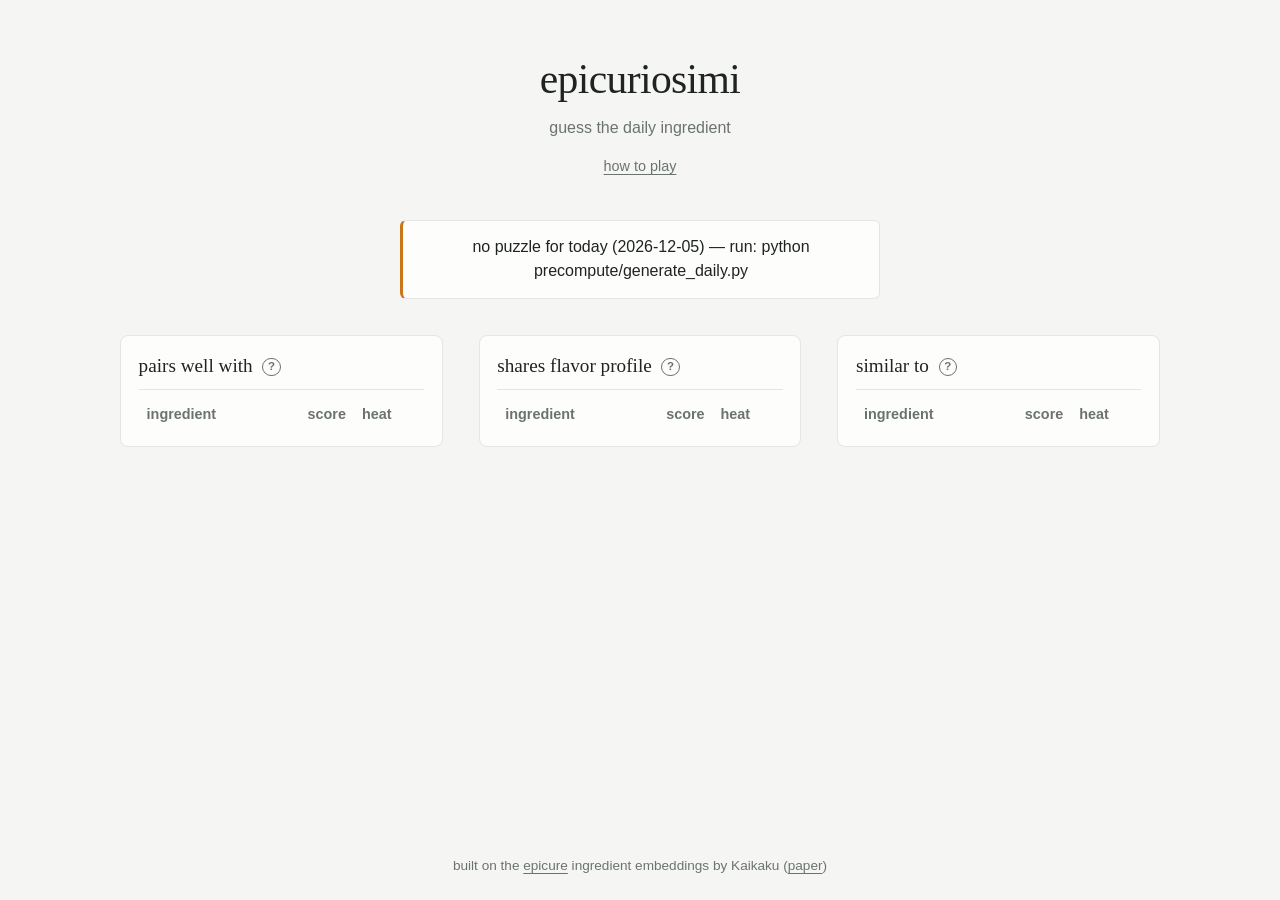
==== index.html @ 55fe09c4 "chore: move site to repo root for GitHub Pages Co-Authored-By: Claude Fable 5 <noreply@anthropic.com" ====
<!DOCTYPE html>
<html lang="en">
<head>
  <meta charset="utf-8">
  <meta name="viewport" content="width=device-width, initial-scale=1">
  <title>epicuriosimi</title>
  <link rel="stylesheet" href="style.css">
</head>
<body>
  <header>
    <h1>epicuriosimi</h1>
    <p class="tagline">guess the daily ingredient</p>
    <p class="meta"><span id="puzzle-number"></span><span id="guess-count"></span></p>
    <button id="help-open" class="link-button" type="button">how to play</button>
  </header>
  <main>
    <div id="message" class="message" hidden></div>
    <form id="guess-form" autocomplete="off">
      <div class="input-wrap">
        <label for="guess-input" class="visually-hidden">guess an ingredient</label>
        <input id="guess-input" type="text" placeholder="type an ingredient…"
               spellcheck="false" autofocus>
        <ul id="suggestions" hidden></ul>
      </div>
      <button type="submit">guess</button>
      <button type="button" id="hint-button" class="button-secondary">hint</button>
    </form>
    <p id="notice" class="notice" hidden></p>
    <div class="tables">
      <section>
        <h2>pairs well with
          <button type="button" class="info-button" aria-label="about this score">?</button>
          <span class="info-pop" role="tooltip">from epicure-cooc, trained purely
            on which ingredients appear together across 4&nbsp;million recipes in eight
            languages. a high score means "these two get cooked together" — it knows
            nothing about taste.</span>
        </h2>
        <table id="table-cooc">
          <thead><tr><th>ingredient</th><th class="num">score</th><th>heat</th></tr></thead>
          <tbody></tbody>
        </table>
      </section>
      <section>
        <h2>shares flavor profile
          <button type="button" class="info-button" aria-label="about this score">?</button>
          <span class="info-pop" role="tooltip">from epicure-chem, trained only on
            flavor chemistry (FlavorDB compounds) — recipes are never consulted. a high
            score means the two ingredients share flavor compounds, even if no dish
            combines them.</span>
        </h2>
        <table id="table-chem">
          <thead><tr><th>ingredient</th><th class="num">score</th><th>heat</th></tr></thead>
          <tbody></tbody>
        </table>
      </section>
      <section>
        <h2>similar to
          <button type="button" class="info-button" aria-label="about this score">?</button>
          <span class="info-pop" role="tooltip">from epicure-core, the blended
            sibling: flavor chemistry plus recipe co-occurrence in one embedding. its
            score is the best overall "these two are alike."</span>
        </h2>
        <table id="table-core">
          <thead><tr><th>ingredient</th><th class="num">score</th><th>heat</th></tr></thead>
          <tbody></tbody>
        </table>
      </section>
    </div>
  </main>
  <footer>
    <p>built on the <a href="https://huggingface.co/Kaikaku/epicure-core">epicure</a>
      ingredient embeddings by Kaikaku
      (<a href="https://arxiv.org/abs/2605.22391">paper</a>)</p>
  </footer>
  <div id="win-modal" class="modal" role="dialog" aria-modal="true" aria-labelledby="win-title" hidden>
    <div class="modal-box">
      <h2 id="win-title">you got it! 🎉</h2>
      <p id="win-text"></p>
      <button id="win-close">close</button>
    </div>
  </div>
  <div id="help-modal" class="modal" role="dialog" aria-modal="true" aria-labelledby="help-title" hidden>
    <div class="modal-box help-box">
      <h2 id="help-title">how to play</h2>
      <p>every day there is one secret ingredient. type a guess and you get three
        scores out of 100:</p>
      <ul>
        <li><em>pairs well with</em> — how often the two cook together in real recipes</li>
        <li><em>shares flavor profile</em> — how many flavor compounds they share</li>
        <li><em>similar to</em> — how alike they are overall</li>
      </ul>
      <p>each score also shows its heat:
        <span class="band band-cold">cold</span>
        <span class="band band-tepid">tepid</span>
        <span class="band band-warm">warm</span>
        <span class="band band-hot">hot</span>.
        hot means your guess is among the ten closest ingredients on that measure.</p>
      <p>find the ingredient to win. a new one arrives each day.</p>
      <button id="help-close">got it</button>
    </div>
  </div>
  <script src="lib/confetti.js"></script>
  <script src="app.js"></script>
</body>
</html>
---- style.css ----
* { box-sizing: border-box; }
[hidden] { display: none !important; }

:root {
  --porcelain: #f5f6f4;
  --paper: #fdfdfc;
  --ink: #1f2421;
  --steel: #6b7370;
  --hairline: #e3e6e2;
  --tint: #edf0ec;
  --cold: #4173c2;
  --tepid: #2e8474;
  --warm: #c9761a;
  --hot: #d13c3c;
  --latest-bg: #f9f1da;
  --latest-bar: #d9a92e;
  --serif: Georgia, "Iowan Old Style", "Times New Roman", serif;
  --sans: -apple-system, BlinkMacSystemFont, "Segoe UI", "Helvetica Neue", sans-serif;
}

body {
  margin: 0;
  font-family: var(--sans);
  font-size: 16px;
  line-height: 1.5;
  background: var(--porcelain);
  color: var(--ink);
  min-height: 100vh;
  display: flex;
  flex-direction: column;
}

.visually-hidden {
  position: absolute;
  width: 1px;
  height: 1px;
  overflow: hidden;
  clip: rect(0 0 0 0);
  white-space: nowrap;
}

header { text-align: center; padding: 3rem 1rem 0.5rem; }

h1 {
  margin: 0;
  font-family: var(--serif);
  font-weight: 400;
  font-size: 2.6rem;
  letter-spacing: -0.015em;
}

.tagline { margin: 0.35rem 0 0; color: var(--steel); }

.meta {
  margin: 0.25rem 0 0;
  font-size: 0.9rem;
  color: var(--steel);
  font-variant-numeric: tabular-nums;
}

.link-button {
  margin-top: 0.6rem;
  padding: 0.15rem 0.2rem;
  border: none;
  background: none;
  font: inherit;
  font-size: 0.9rem;
  color: var(--steel);
  text-decoration: underline;
  text-underline-offset: 3px;
  cursor: pointer;
}
.link-button:hover { color: var(--ink); }

main { width: 100%; max-width: 1080px; margin: 0 auto; padding: 1rem 1.25rem; flex: 1; }

.message {
  border: 1px solid var(--hairline);
  border-left: 3px solid var(--warm);
  background: var(--paper);
  border-radius: 6px;
  padding: 0.9rem 1.1rem;
  margin: 1rem auto;
  max-width: 480px;
  text-align: center;
}

#guess-form {
  display: flex;
  gap: 0.6rem;
  max-width: 480px;
  margin: 1.25rem auto 0;
}

.input-wrap { position: relative; flex: 1; }

#guess-input {
  width: 100%;
  font: inherit;
  font-size: 1.05rem;
  padding: 0.65rem 0.9rem;
  border: 1px solid var(--hairline);
  border-radius: 6px;
  background: var(--paper);
  color: var(--ink);
}
#guess-input::placeholder { color: var(--steel); }
#guess-input:focus { outline: 2px solid var(--ink); outline-offset: -1px; border-color: var(--ink); }
#guess-input:disabled { background: var(--tint); color: var(--steel); }

#guess-form button {
  font: inherit;
  font-size: 1rem;
  padding: 0.65rem 1.3rem;
  border: none;
  border-radius: 6px;
  background: var(--ink);
  color: var(--porcelain);
  cursor: pointer;
}
#guess-form button:hover { background: #333b36; }
#guess-form button:disabled { background: var(--hairline); color: var(--steel); cursor: default; }

#guess-form .button-secondary {
  background: transparent;
  border: 1px solid var(--hairline);
  color: var(--ink);
}
#guess-form .button-secondary:hover { background: var(--tint); border-color: var(--steel); }
#guess-form .button-secondary:disabled {
  background: transparent;
  border-color: var(--hairline);
  color: var(--steel);
}

#suggestions {
  position: absolute;
  top: calc(100% + 4px);
  left: 0;
  right: 0;
  z-index: 10;
  margin: 0;
  padding: 0.25rem 0;
  list-style: none;
  background: var(--paper);
  border: 1px solid var(--hairline);
  border-radius: 6px;
  box-shadow: 0 6px 18px rgba(31, 36, 33, 0.08);
  overflow: hidden;
}
#suggestions li { padding: 0.45rem 0.9rem; cursor: pointer; }
#suggestions li.active, #suggestions li:hover { background: var(--tint); }

.notice {
  text-align: center;
  color: var(--warm);
  min-height: 1.2em;
  margin: 0.5rem 0 0;
  font-size: 0.95rem;
}

.tables {
  display: grid;
  grid-template-columns: repeat(3, 1fr);
  gap: 2.25rem;
  margin-top: 2.25rem;
}
@media (max-width: 800px) {
  .tables { grid-template-columns: 1fr; gap: 1.5rem; }
  header { padding-top: 2rem; }
  h1 { font-size: 2.1rem; }
}

.tables section {
  min-width: 0;
  overflow-x: auto;
  background: var(--paper);
  border: 1px solid var(--hairline);
  border-radius: 8px;
  padding: 1rem 1.1rem;
}

.tables h2 {
  position: relative;
  margin: 0 0 0.5rem;
  font-family: var(--serif);
  font-weight: 400;
  font-size: 1.2rem;
  border-bottom: 1px solid var(--hairline);
  padding-bottom: 0.5rem;
}

.info-button {
  width: 1.15rem;
  height: 1.15rem;
  padding: 0;
  margin-left: 0.3rem;
  border: 1px solid var(--steel);
  border-radius: 50%;
  background: transparent;
  color: var(--steel);
  font-family: var(--sans);
  font-size: 0.72rem;
  font-weight: 600;
  line-height: 1;
  vertical-align: 0.15em;
  cursor: pointer;
}
.info-button:hover, .info-button:focus-visible {
  border-color: var(--ink);
  color: var(--ink);
}

.info-pop {
  display: none;
  position: absolute;
  top: calc(100% + 6px);
  left: 0;
  right: 0;
  z-index: 20;
  padding: 0.7rem 0.85rem;
  background: var(--paper);
  border: 1px solid var(--hairline);
  border-radius: 8px;
  box-shadow: 0 8px 24px rgba(31, 36, 33, 0.14);
  font-family: var(--sans);
  font-size: 0.85rem;
  font-weight: 400;
  line-height: 1.5;
  color: var(--ink);
}

.info-button:hover + .info-pop,
.info-button:focus-visible + .info-pop { display: block; }

table { width: 100%; border-collapse: collapse; font-size: 1rem; }
th {
  text-align: left;
  color: var(--steel);
  font-weight: 600;
  font-size: 0.9rem;
  padding: 0.4rem 0.5rem 0.3rem;
}
td { padding: 0.5rem; border-top: 1px solid var(--hairline); }
.num { text-align: right; font-variant-numeric: tabular-nums; }

tr.latest td { background: var(--latest-bg); }
tr.latest td:first-child {
  font-weight: 600;
  box-shadow: inset 3px 0 0 var(--latest-bar);
}

.band {
  display: inline-block;
  padding: 0.12rem 0.6rem;
  border-radius: 999px;
  font-size: 0.85rem;
  font-weight: 600;
  color: #fff;
  white-space: nowrap;
}
.band-cold  { background: var(--cold); }
.band-tepid { background: var(--tepid); }
.band-warm  { background: var(--warm); }
.band-hot   { background: var(--hot); }

footer {
  text-align: center;
  padding: 2rem 1rem 1.5rem;
  color: var(--steel);
  font-size: 0.85rem;
}
footer p { margin: 0; }
footer a { color: inherit; text-underline-offset: 3px; }
footer a:hover { color: var(--ink); }

.modal {
  position: fixed;
  inset: 0;
  background: rgba(31, 36, 33, 0.35);
  display: flex;
  align-items: center;
  justify-content: center;
  z-index: 100;
  padding: 1rem;
}
.modal-box {
  background: var(--paper);
  border-radius: 10px;
  padding: 2rem 2.25rem;
  max-width: 460px;
  text-align: center;
  box-shadow: 0 16px 48px rgba(31, 36, 33, 0.22);
}
.modal-box h2 {
  margin: 0 0 0.75rem;
  font-family: var(--serif);
  font-weight: 400;
  font-size: 1.5rem;
}
.modal-box button {
  margin-top: 1.1rem;
  padding: 0.55rem 1.5rem;
  border: none;
  border-radius: 6px;
  background: var(--ink);
  color: var(--porcelain);
  font: inherit;
  font-size: 0.95rem;
  cursor: pointer;
}
.modal-box button:hover { background: #333b36; }

.help-box { text-align: left; line-height: 1.55; }
.help-box p { margin: 0.6rem 0; }
.help-box ul { margin: 0.6rem 0; padding-left: 1.2rem; }
.help-box li { margin: 0.3rem 0; }
.help-box em { font-family: var(--serif); }
.help-box button { display: block; margin-left: auto; margin-right: auto; }

:focus-visible { outline: 2px solid var(--ink); outline-offset: 2px; }
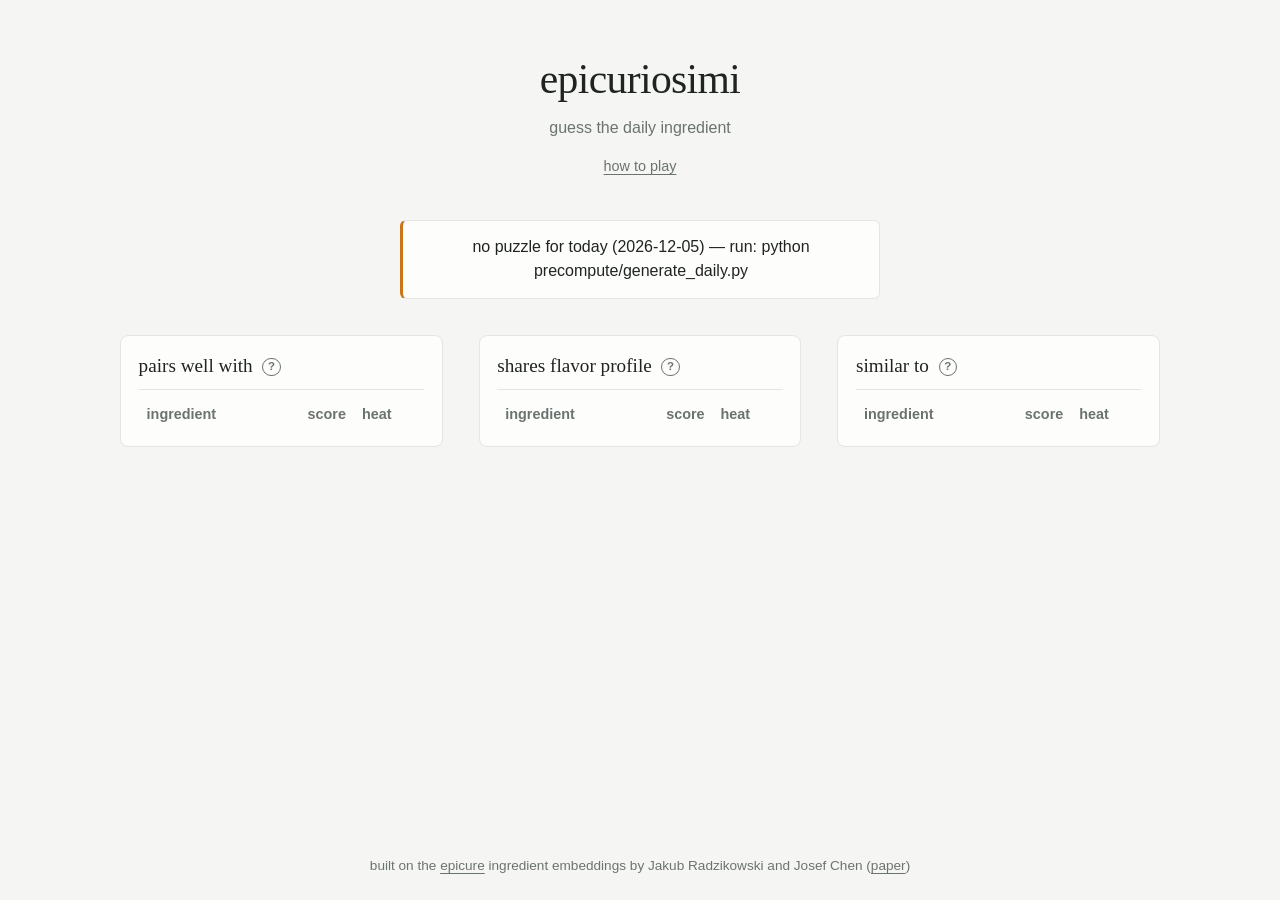
==== commit bad5115e: "chore: credit Jakub Radzikowski and Josef Chen for epicure Co-Authored-By: Claude Fable 5 <noreply@a" ====
--- a/index.html
+++ b/index.html
@@ -69,7 +69,7 @@
   </main>
   <footer>
     <p>built on the <a href="https://huggingface.co/Kaikaku/epicure-core">epicure</a>
-      ingredient embeddings by Kaikaku
+      ingredient embeddings by Jakub Radzikowski and Josef Chen
       (<a href="https://arxiv.org/abs/2605.22391">paper</a>)</p>
   </footer>
   <div id="win-modal" class="modal" role="dialog" aria-modal="true" aria-labelledby="win-title" hidden>
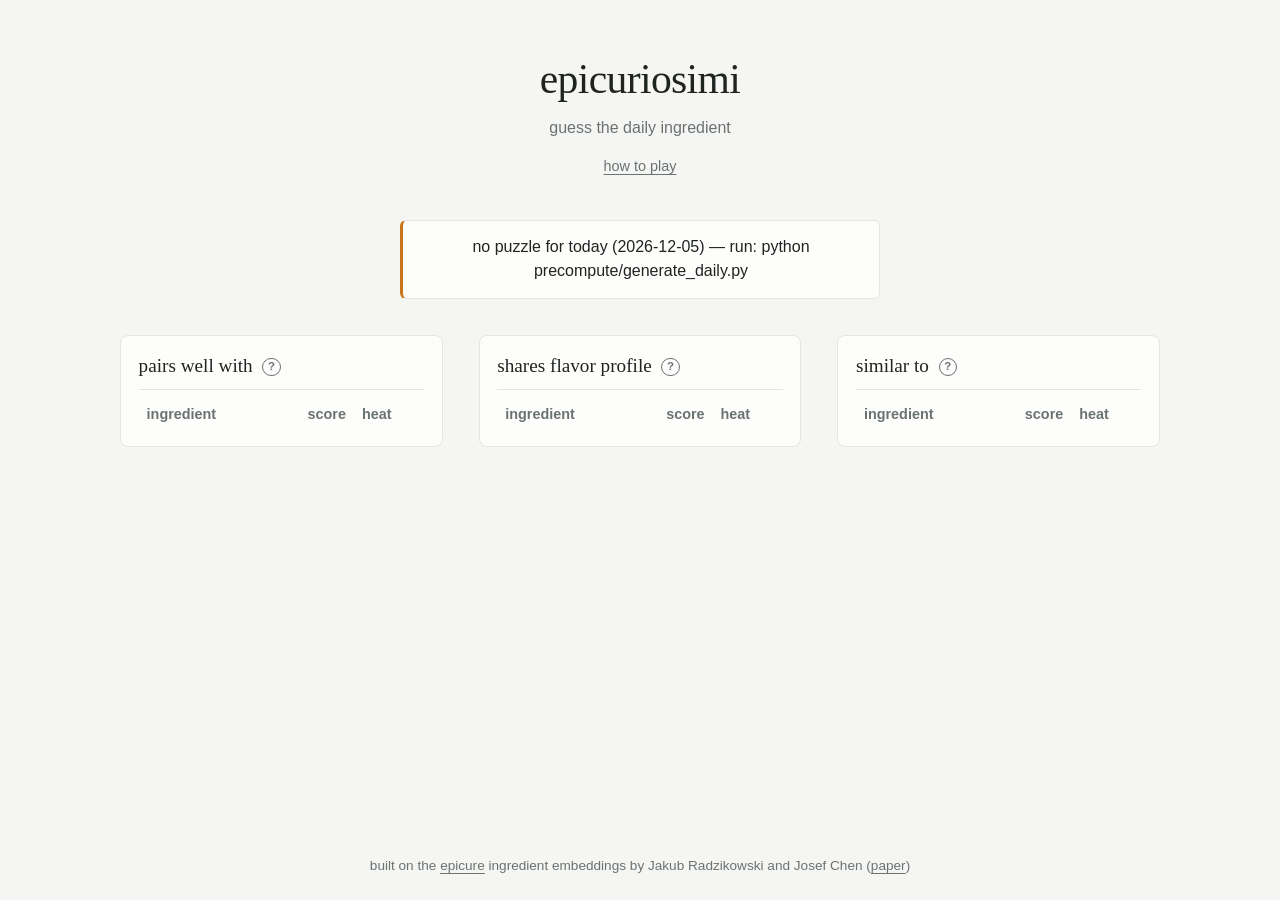
==== commit fe78a9b2: "fix: tooltip clipped by section scroll container; scope overflow to table wrapper Co-Authored-By: Cl" ====
--- a/index.html
+++ b/index.html
@@ -35,10 +35,12 @@
             languages. a high score means "these two get cooked together" — it knows
             nothing about taste.</span>
         </h2>
+        <div class="table-scroll">
         <table id="table-cooc">
           <thead><tr><th>ingredient</th><th class="num">score</th><th>heat</th></tr></thead>
           <tbody></tbody>
         </table>
+        </div>
       </section>
       <section>
         <h2>shares flavor profile
@@ -48,10 +50,12 @@
             score means the two ingredients share flavor compounds, even if no dish
             combines them.</span>
         </h2>
+        <div class="table-scroll">
         <table id="table-chem">
           <thead><tr><th>ingredient</th><th class="num">score</th><th>heat</th></tr></thead>
           <tbody></tbody>
         </table>
+        </div>
       </section>
       <section>
         <h2>similar to
@@ -60,10 +64,12 @@
             sibling: flavor chemistry plus recipe co-occurrence in one embedding. its
             score is the best overall "these two are alike."</span>
         </h2>
+        <div class="table-scroll">
         <table id="table-core">
           <thead><tr><th>ingredient</th><th class="num">score</th><th>heat</th></tr></thead>
           <tbody></tbody>
         </table>
+        </div>
       </section>
     </div>
   </main>
--- a/style.css
+++ b/style.css
@@ -173,7 +173,6 @@
 
 .tables section {
   min-width: 0;
-  overflow-x: auto;
   background: var(--paper);
   border: 1px solid var(--hairline);
   border-radius: 8px;
@@ -232,6 +231,8 @@
 
 .info-button:hover + .info-pop,
 .info-button:focus-visible + .info-pop { display: block; }
+
+.table-scroll { overflow-x: auto; }
 
 table { width: 100%; border-collapse: collapse; font-size: 1rem; }
 th {
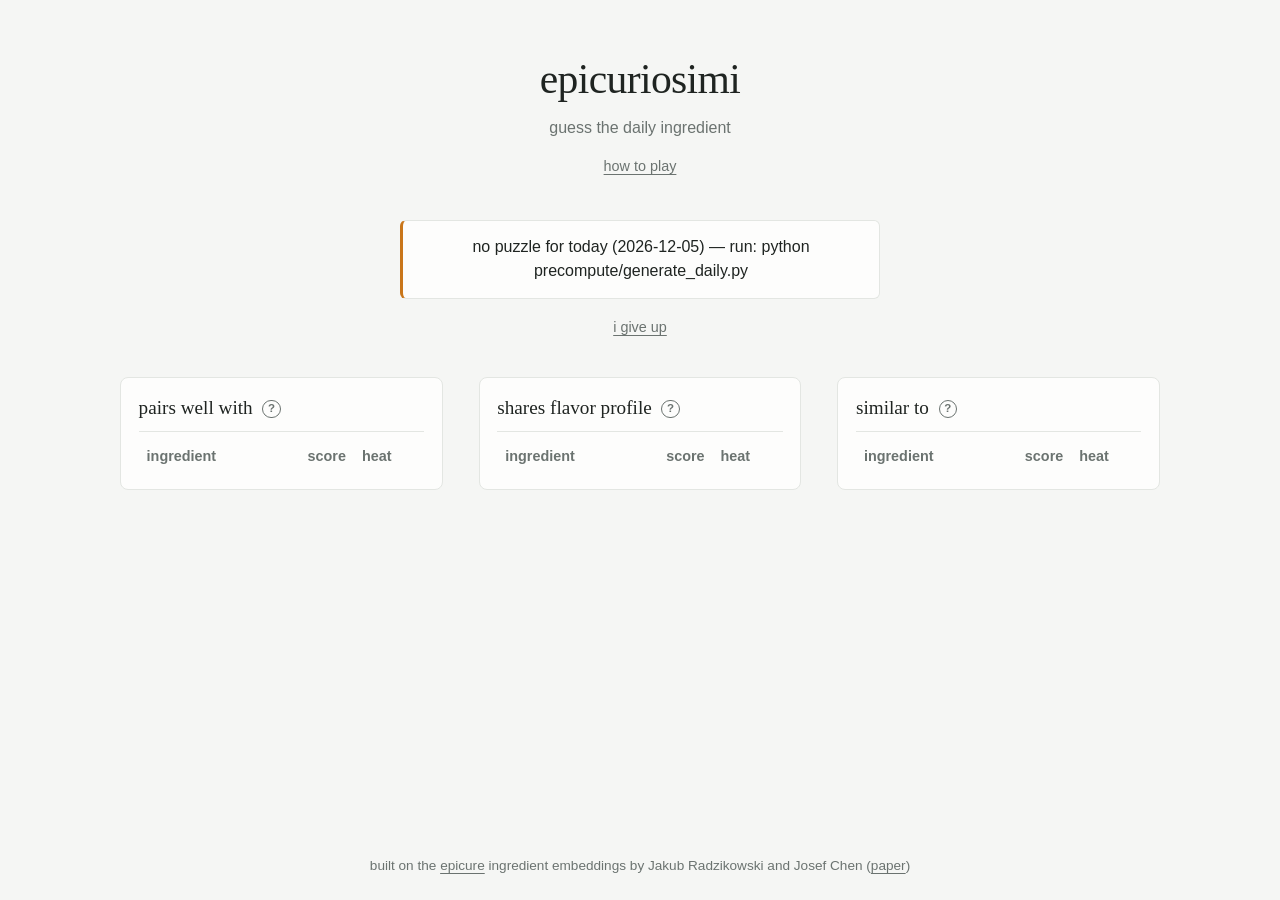
==== commit 7922d6d1: "feat: give-up flow - answer reveal modal with closest per category, persistent result line Co-Author" ====
--- a/index.html
+++ b/index.html
@@ -26,6 +26,10 @@
       <button type="button" id="hint-button" class="button-secondary">hint</button>
     </form>
     <p id="notice" class="notice" hidden></p>
+    <p class="giveup-row">
+      <button id="giveup-button" class="link-button" type="button">i give up</button>
+    </p>
+    <p id="result-line" class="result" hidden></p>
     <div class="tables">
       <section>
         <h2>pairs well with
@@ -85,6 +89,15 @@
       <button id="win-close">close</button>
     </div>
   </div>
+  <div id="giveup-modal" class="modal" role="dialog" aria-modal="true" aria-labelledby="giveup-title" hidden>
+    <div class="modal-box">
+      <h2 id="giveup-title">today's answer</h2>
+      <p id="giveup-answer" class="answer"></p>
+      <p class="closest-intro">the closest ingredient on each measure:</p>
+      <ul id="giveup-closest" class="closest-list"></ul>
+      <button id="giveup-close">close</button>
+    </div>
+  </div>
   <div id="help-modal" class="modal" role="dialog" aria-modal="true" aria-labelledby="help-title" hidden>
     <div class="modal-box help-box">
       <h2 id="help-title">how to play</h2>
--- a/style.css
+++ b/style.css
@@ -159,6 +159,37 @@
   font-size: 0.95rem;
 }
 
+.giveup-row { text-align: center; margin: 0.15rem 0 0; }
+.giveup-row .link-button { margin-top: 0; }
+.giveup-row .link-button:disabled {
+  color: var(--hairline);
+  cursor: default;
+  text-decoration: none;
+}
+
+.result {
+  text-align: center;
+  font-family: var(--serif);
+  font-size: 1.1rem;
+  margin: 1.25rem 0 0;
+}
+
+.answer {
+  font-family: var(--serif);
+  font-size: 1.5rem;
+  margin: 0.25rem 0 0.75rem;
+}
+.closest-intro { color: var(--steel); font-size: 0.9rem; margin: 0 0 0.25rem; }
+.closest-list {
+  list-style: none;
+  padding: 0;
+  margin: 0;
+  text-align: left;
+  display: inline-block;
+}
+.closest-list li { margin: 0.3rem 0; }
+.closest-list em { font-family: var(--serif); }
+
 .tables {
   display: grid;
   grid-template-columns: repeat(3, 1fr);
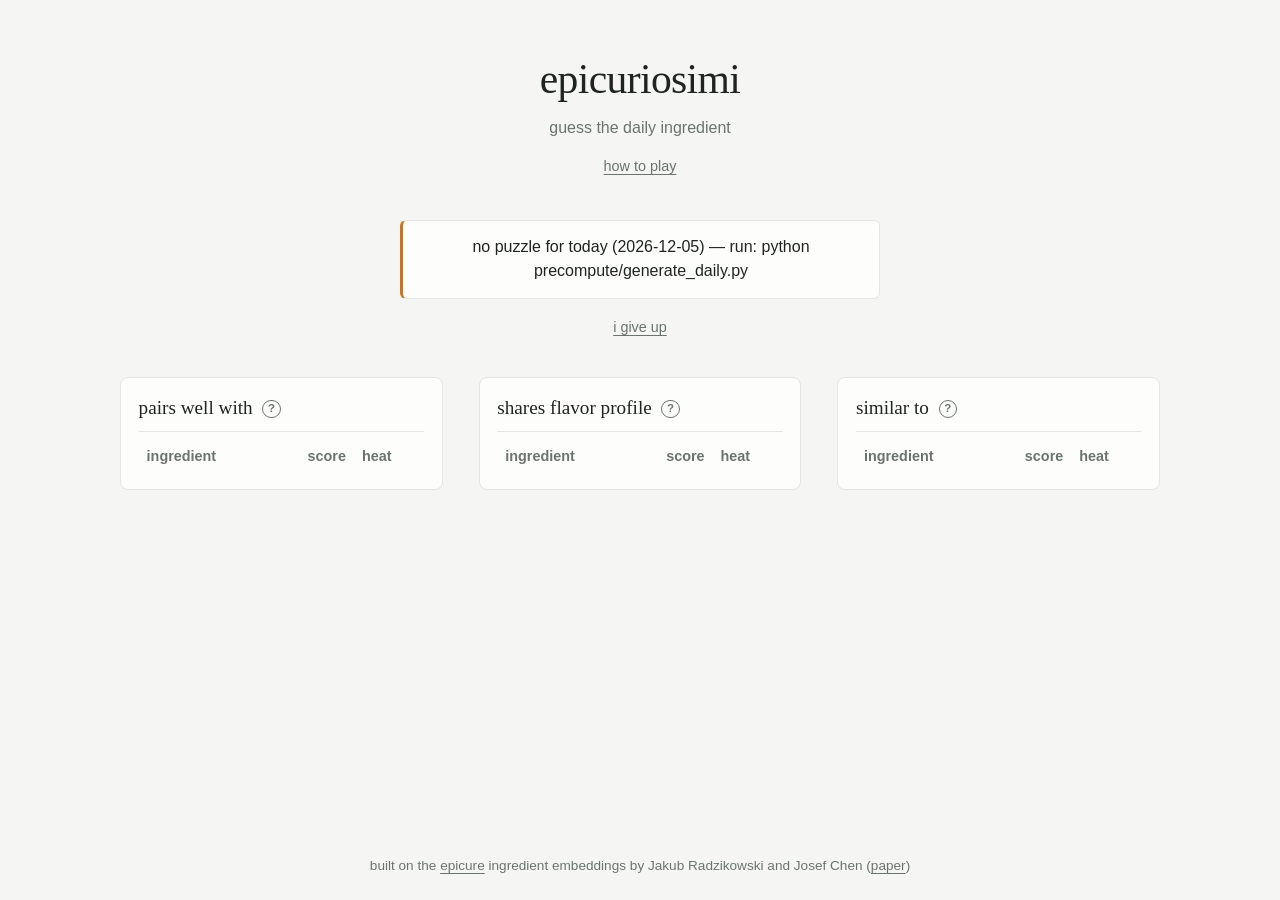
==== commit c3f55c4a: "feat: last-guess summary strip; tabbed single table on mobile Co-Authored-By: Claude Fable 5 <norepl" ====
--- a/index.html
+++ b/index.html
@@ -30,8 +30,20 @@
       <button id="giveup-button" class="link-button" type="button">i give up</button>
     </p>
     <p id="result-line" class="result" hidden></p>
+    <div id="last-guess" class="last-guess" hidden>
+      <span id="last-guess-name" class="last-guess-name"></span>
+      <span id="last-guess-scores" class="last-guess-scores"></span>
+    </div>
+    <div class="tabs" role="tablist" aria-label="score tables">
+      <button type="button" role="tab" data-measure="cooc" aria-selected="true"
+              aria-controls="panel-cooc">pairs well with</button>
+      <button type="button" role="tab" data-measure="chem" aria-selected="false"
+              aria-controls="panel-chem">shares flavor profile</button>
+      <button type="button" role="tab" data-measure="core" aria-selected="false"
+              aria-controls="panel-core">similar to</button>
+    </div>
     <div class="tables">
-      <section>
+      <section id="panel-cooc" data-measure="cooc" class="active">
         <h2>pairs well with
           <button type="button" class="info-button" aria-label="about this score">?</button>
           <span class="info-pop" role="tooltip">from epicure-cooc, trained purely
@@ -46,7 +58,7 @@
         </table>
         </div>
       </section>
-      <section>
+      <section id="panel-chem" data-measure="chem">
         <h2>shares flavor profile
           <button type="button" class="info-button" aria-label="about this score">?</button>
           <span class="info-pop" role="tooltip">from epicure-chem, trained only on
@@ -61,7 +73,7 @@
         </table>
         </div>
       </section>
-      <section>
+      <section id="panel-core" data-measure="core">
         <h2>similar to
           <button type="button" class="info-button" aria-label="about this score">?</button>
           <span class="info-pop" role="tooltip">from epicure-core, the blended
--- a/style.css
+++ b/style.css
@@ -190,6 +190,40 @@
 .closest-list li { margin: 0.3rem 0; }
 .closest-list em { font-family: var(--serif); }
 
+.last-guess {
+  display: flex;
+  flex-wrap: wrap;
+  align-items: center;
+  gap: 0.4rem 1.5rem;
+  max-width: 760px;
+  margin: 1.25rem auto 0;
+  padding: 0.75rem 1rem;
+  background: var(--paper);
+  border: 1px solid var(--hairline);
+  border-left: 3px solid var(--latest-bar);
+  border-radius: 8px;
+}
+.last-guess-name {
+  font-family: var(--serif);
+  font-size: 1.15rem;
+  font-weight: 600;
+}
+.last-guess-scores {
+  display: flex;
+  flex-wrap: wrap;
+  gap: 0.4rem 1.25rem;
+}
+.score-chip {
+  display: inline-flex;
+  align-items: center;
+  gap: 0.45rem;
+  font-size: 0.9rem;
+  white-space: nowrap;
+}
+.chip-label { color: var(--steel); }
+
+.tabs { display: none; }
+
 .tables {
   display: grid;
   grid-template-columns: repeat(3, 1fr);
@@ -197,9 +231,38 @@
   margin-top: 2.25rem;
 }
 @media (max-width: 800px) {
-  .tables { grid-template-columns: 1fr; gap: 1.5rem; }
   header { padding-top: 2rem; }
   h1 { font-size: 2.1rem; }
+
+  .last-guess { flex-direction: column; align-items: flex-start; gap: 0.5rem; }
+  .last-guess-scores { flex-direction: column; gap: 0.35rem; }
+
+  .tabs {
+    display: flex;
+    margin-top: 1.5rem;
+    border-bottom: 1px solid var(--hairline);
+  }
+  .tabs [role=tab] {
+    flex: 1;
+    padding: 0.6rem 0.3rem;
+    border: none;
+    border-bottom: 2px solid transparent;
+    margin-bottom: -1px;
+    background: none;
+    font: inherit;
+    font-size: 0.85rem;
+    line-height: 1.25;
+    color: var(--steel);
+    cursor: pointer;
+  }
+  .tabs [role=tab][aria-selected="true"] {
+    color: var(--ink);
+    font-weight: 600;
+    border-bottom-color: var(--ink);
+  }
+
+  .tables { grid-template-columns: 1fr; gap: 0; margin-top: 1rem; }
+  .tables section:not(.active) { display: none; }
 }
 
 .tables section {
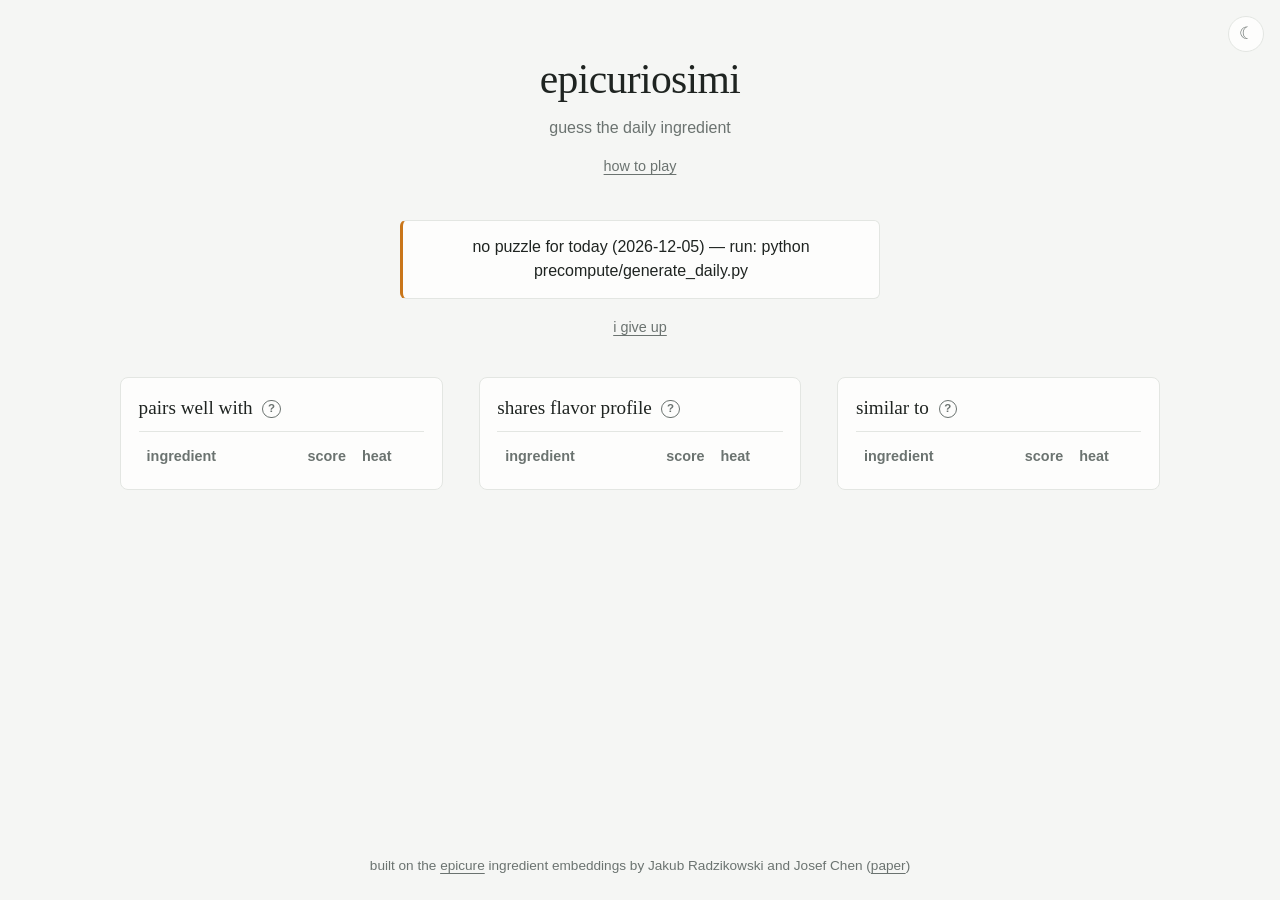
==== commit a18c88b5: "feat: dark/light theme toggle with saved preference and system default Co-Authored-By: Claude Fable " ====
--- a/index.html
+++ b/index.html
@@ -5,9 +5,21 @@
   <meta name="viewport" content="width=device-width, initial-scale=1">
   <title>epicuriosimi</title>
   <link rel="stylesheet" href="style.css">
+  <script>
+    // apply saved theme before first paint to avoid a flash
+    try {
+      var t = localStorage.getItem("epicuriosimi:theme");
+      if (!t && matchMedia("(prefers-color-scheme: dark)").matches) t = "dark";
+      if (t === "dark") document.documentElement.dataset.theme = "dark";
+    } catch (e) {}
+  </script>
 </head>
 <body>
   <header>
+    <button id="theme-toggle" class="theme-toggle" type="button" aria-label="switch theme">
+      <span class="when-light" aria-hidden="true">☾</span>
+      <span class="when-dark" aria-hidden="true">☀</span>
+    </button>
     <h1>epicuriosimi</h1>
     <p class="tagline">guess the daily ingredient</p>
     <p class="meta"><span id="puzzle-number"></span><span id="guess-count"></span></p>
@@ -76,9 +88,9 @@
       <section id="panel-core" data-measure="core">
         <h2>similar to
           <button type="button" class="info-button" aria-label="about this score">?</button>
-          <span class="info-pop" role="tooltip">from epicure-core, the blended
-            sibling: flavor chemistry plus recipe co-occurrence in one embedding. its
-            score is the best overall "these two are alike."</span>
+          <span class="info-pop" role="tooltip">a blend of the semantic closeness of
+            the word, and its similarity as scored by epicure, which mixes flavor
+            chemistry and recipe co-occurrence.</span>
         </h2>
         <div class="table-scroll">
         <table id="table-core">
@@ -113,12 +125,12 @@
   <div id="help-modal" class="modal" role="dialog" aria-modal="true" aria-labelledby="help-title" hidden>
     <div class="modal-box help-box">
       <h2 id="help-title">how to play</h2>
-      <p>every day there is one secret ingredient. type a guess and you get three
-        scores out of 100:</p>
+      <p>every day there is one secret ingredient — always something common. type a
+        guess and you get three scores out of 100:</p>
       <ul>
         <li><em>pairs well with</em> — how often the two cook together in real recipes</li>
         <li><em>shares flavor profile</em> — how many flavor compounds they share</li>
-        <li><em>similar to</em> — how alike they are overall</li>
+        <li><em>similar to</em> — how alike they are, by what they are and how they cook</li>
       </ul>
       <p>each score also shows its heat:
         <span class="band band-cold">cold</span>
--- a/style.css
+++ b/style.css
@@ -14,8 +14,33 @@
   --hot: #d13c3c;
   --latest-bg: #f9f1da;
   --latest-bar: #d9a92e;
+  --button-hover: #333b36;
+  --pill-text: #fff;
+  --shadow: rgba(31, 36, 33, 0.12);
+  --backdrop: rgba(31, 36, 33, 0.35);
   --serif: Georgia, "Iowan Old Style", "Times New Roman", serif;
   --sans: -apple-system, BlinkMacSystemFont, "Segoe UI", "Helvetica Neue", sans-serif;
+  color-scheme: light;
+}
+
+:root[data-theme="dark"] {
+  --porcelain: #171a18;
+  --paper: #1f2422;
+  --ink: #e8eae6;
+  --steel: #9aa39e;
+  --hairline: #333a36;
+  --tint: #2a302d;
+  --cold: #6f9ee6;
+  --tepid: #4fb39f;
+  --warm: #e6963d;
+  --hot: #ea6060;
+  --latest-bg: #3a3320;
+  --latest-bar: #e0b545;
+  --button-hover: #c9ccc7;
+  --pill-text: #171a18;
+  --shadow: rgba(0, 0, 0, 0.45);
+  --backdrop: rgba(0, 0, 0, 0.6);
+  color-scheme: dark;
 }
 
 body {
@@ -39,7 +64,27 @@
   white-space: nowrap;
 }
 
-header { text-align: center; padding: 3rem 1rem 0.5rem; }
+header { position: relative; text-align: center; padding: 3rem 1rem 0.5rem; }
+
+.theme-toggle {
+  position: absolute;
+  top: 1rem;
+  right: 1rem;
+  width: 2.25rem;
+  height: 2.25rem;
+  padding: 0;
+  border: 1px solid var(--hairline);
+  border-radius: 50%;
+  background: var(--paper);
+  color: var(--steel);
+  font-size: 1.05rem;
+  line-height: 1;
+  cursor: pointer;
+}
+.theme-toggle:hover { color: var(--ink); border-color: var(--steel); }
+.theme-toggle .when-dark { display: none; }
+:root[data-theme="dark"] .theme-toggle .when-light { display: none; }
+:root[data-theme="dark"] .theme-toggle .when-dark { display: inline; }
 
 h1 {
   margin: 0;
@@ -118,7 +163,7 @@
   color: var(--porcelain);
   cursor: pointer;
 }
-#guess-form button:hover { background: #333b36; }
+#guess-form button:hover { background: var(--button-hover); }
 #guess-form button:disabled { background: var(--hairline); color: var(--steel); cursor: default; }
 
 #guess-form .button-secondary {
@@ -145,7 +190,7 @@
   background: var(--paper);
   border: 1px solid var(--hairline);
   border-radius: 6px;
-  box-shadow: 0 6px 18px rgba(31, 36, 33, 0.08);
+  box-shadow: 0 6px 18px var(--shadow);
   overflow: hidden;
 }
 #suggestions li { padding: 0.45rem 0.9rem; cursor: pointer; }
@@ -261,7 +306,7 @@
     border-bottom-color: var(--ink);
   }
 
-  .tables { grid-template-columns: 1fr; gap: 0; margin-top: 1rem; }
+  .tables { grid-template-columns: 1fr; gap: 0; margin-top: 1rem; min-height: 14rem; }
   .tables section:not(.active) { display: none; }
 }
 
@@ -315,7 +360,7 @@
   background: var(--paper);
   border: 1px solid var(--hairline);
   border-radius: 8px;
-  box-shadow: 0 8px 24px rgba(31, 36, 33, 0.14);
+  box-shadow: 0 8px 24px var(--shadow);
   font-family: var(--sans);
   font-size: 0.85rem;
   font-weight: 400;
@@ -351,7 +396,7 @@
   border-radius: 999px;
   font-size: 0.85rem;
   font-weight: 600;
-  color: #fff;
+  color: var(--pill-text);
   white-space: nowrap;
 }
 .band-cold  { background: var(--cold); }
@@ -372,7 +417,7 @@
 .modal {
   position: fixed;
   inset: 0;
-  background: rgba(31, 36, 33, 0.35);
+  background: var(--backdrop);
   display: flex;
   align-items: center;
   justify-content: center;
@@ -385,7 +430,7 @@
   padding: 2rem 2.25rem;
   max-width: 460px;
   text-align: center;
-  box-shadow: 0 16px 48px rgba(31, 36, 33, 0.22);
+  box-shadow: 0 16px 48px var(--shadow);
 }
 .modal-box h2 {
   margin: 0 0 0.75rem;
@@ -404,7 +449,7 @@
   font-size: 0.95rem;
   cursor: pointer;
 }
-.modal-box button:hover { background: #333b36; }
+.modal-box button:hover { background: var(--button-hover); }
 
 .help-box { text-align: left; line-height: 1.55; }
 .help-box p { margin: 0.6rem 0; }
